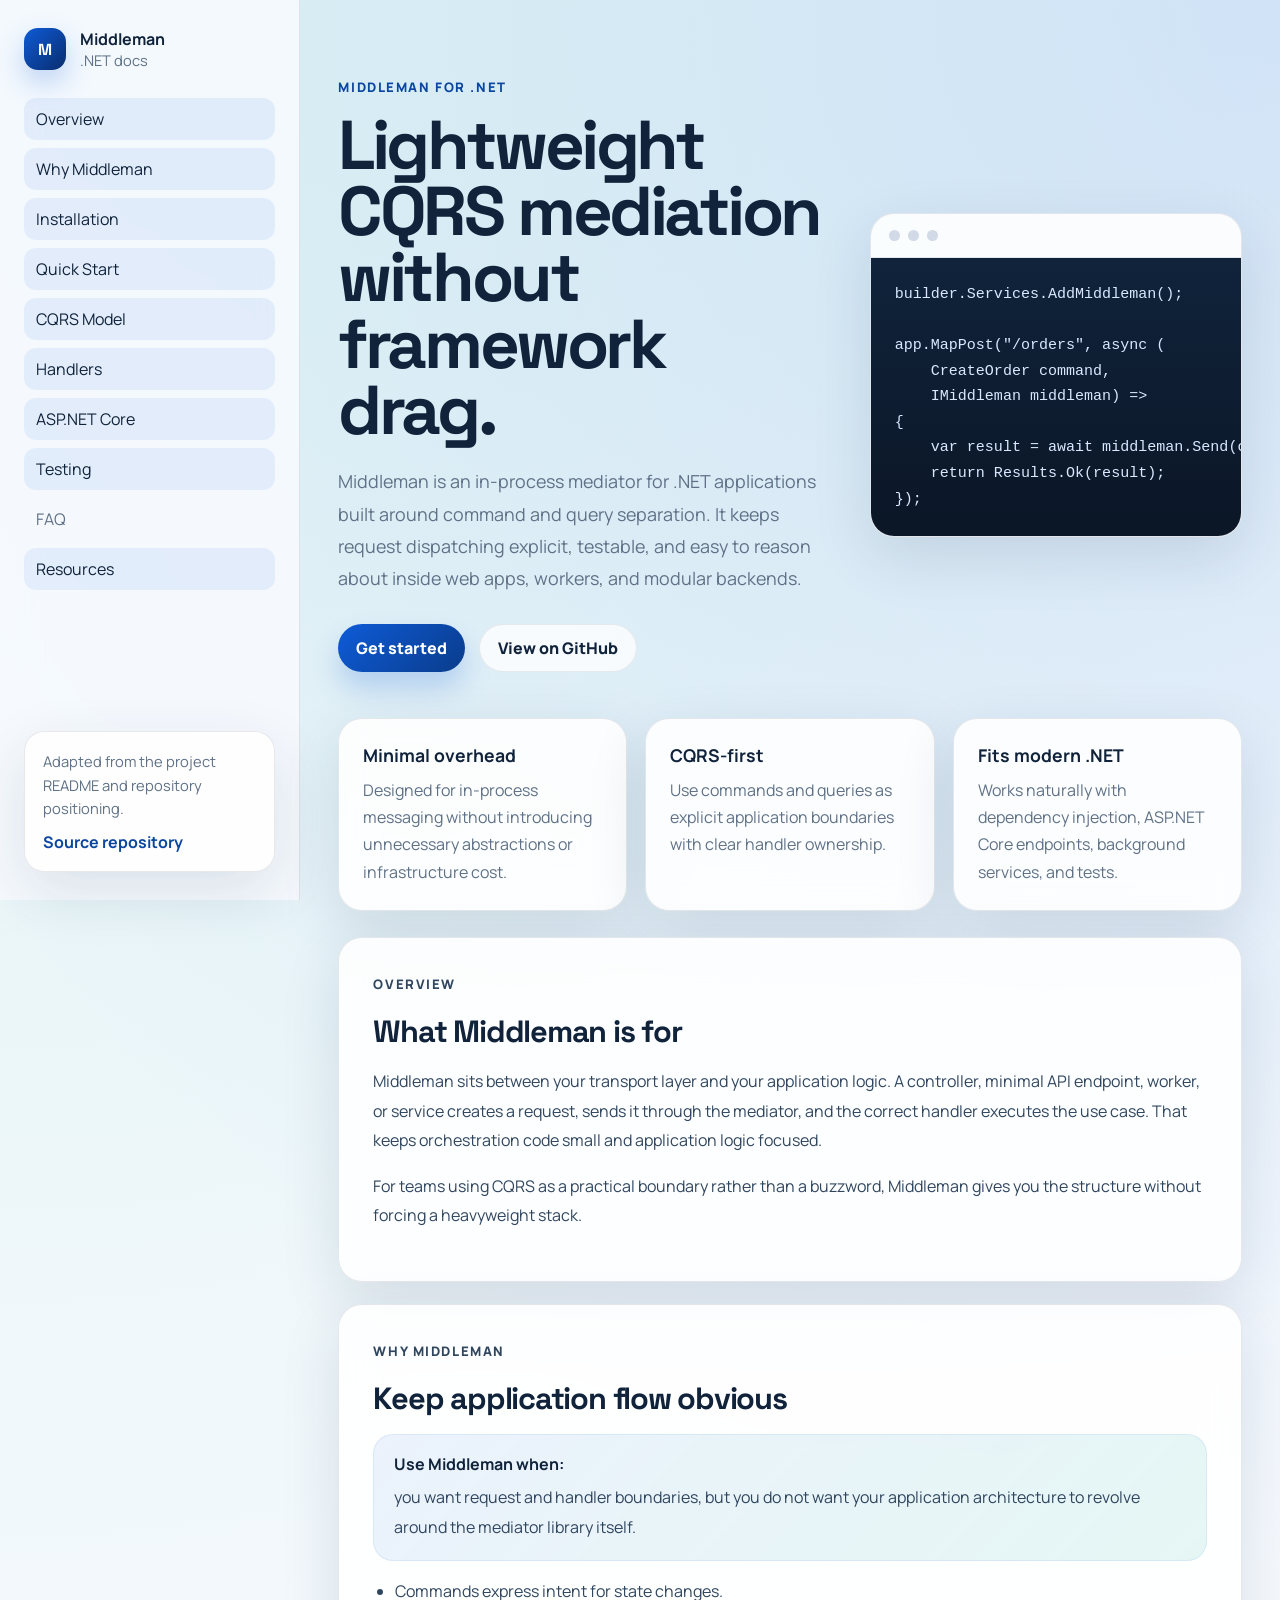
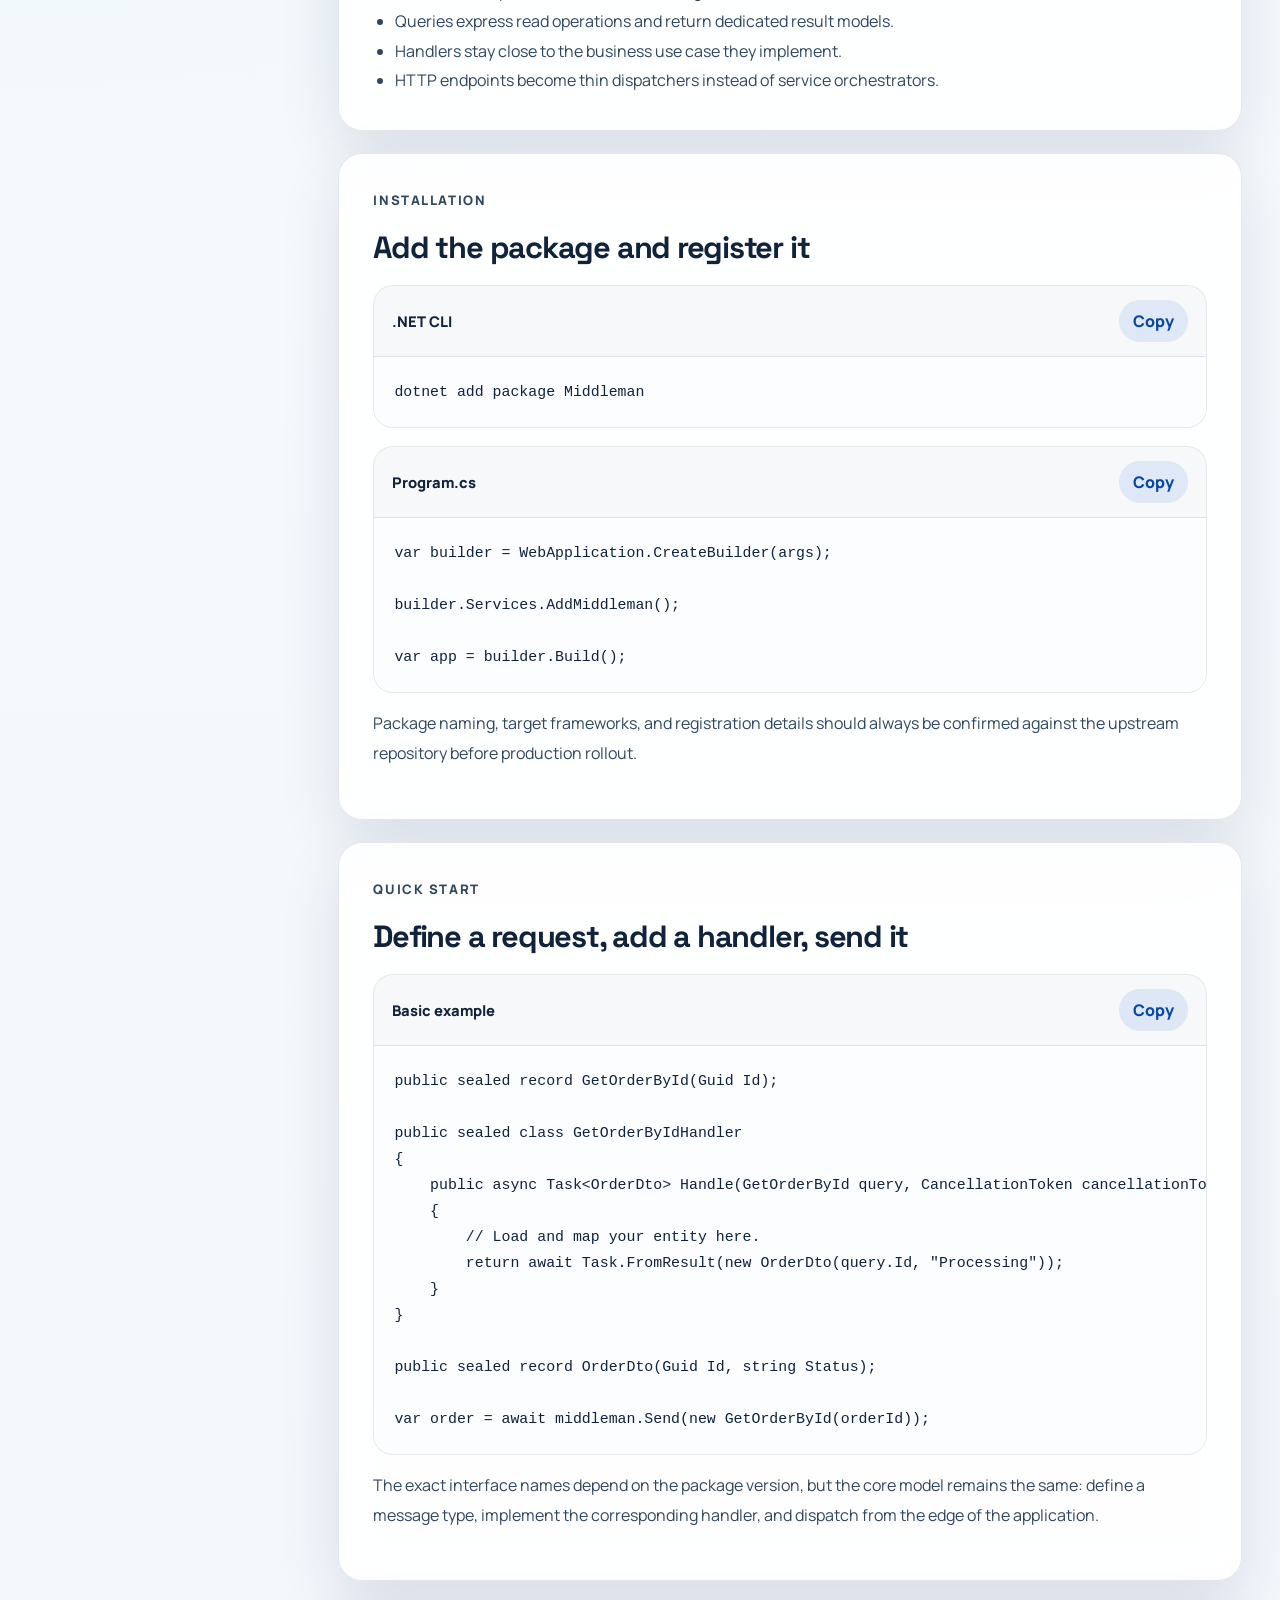
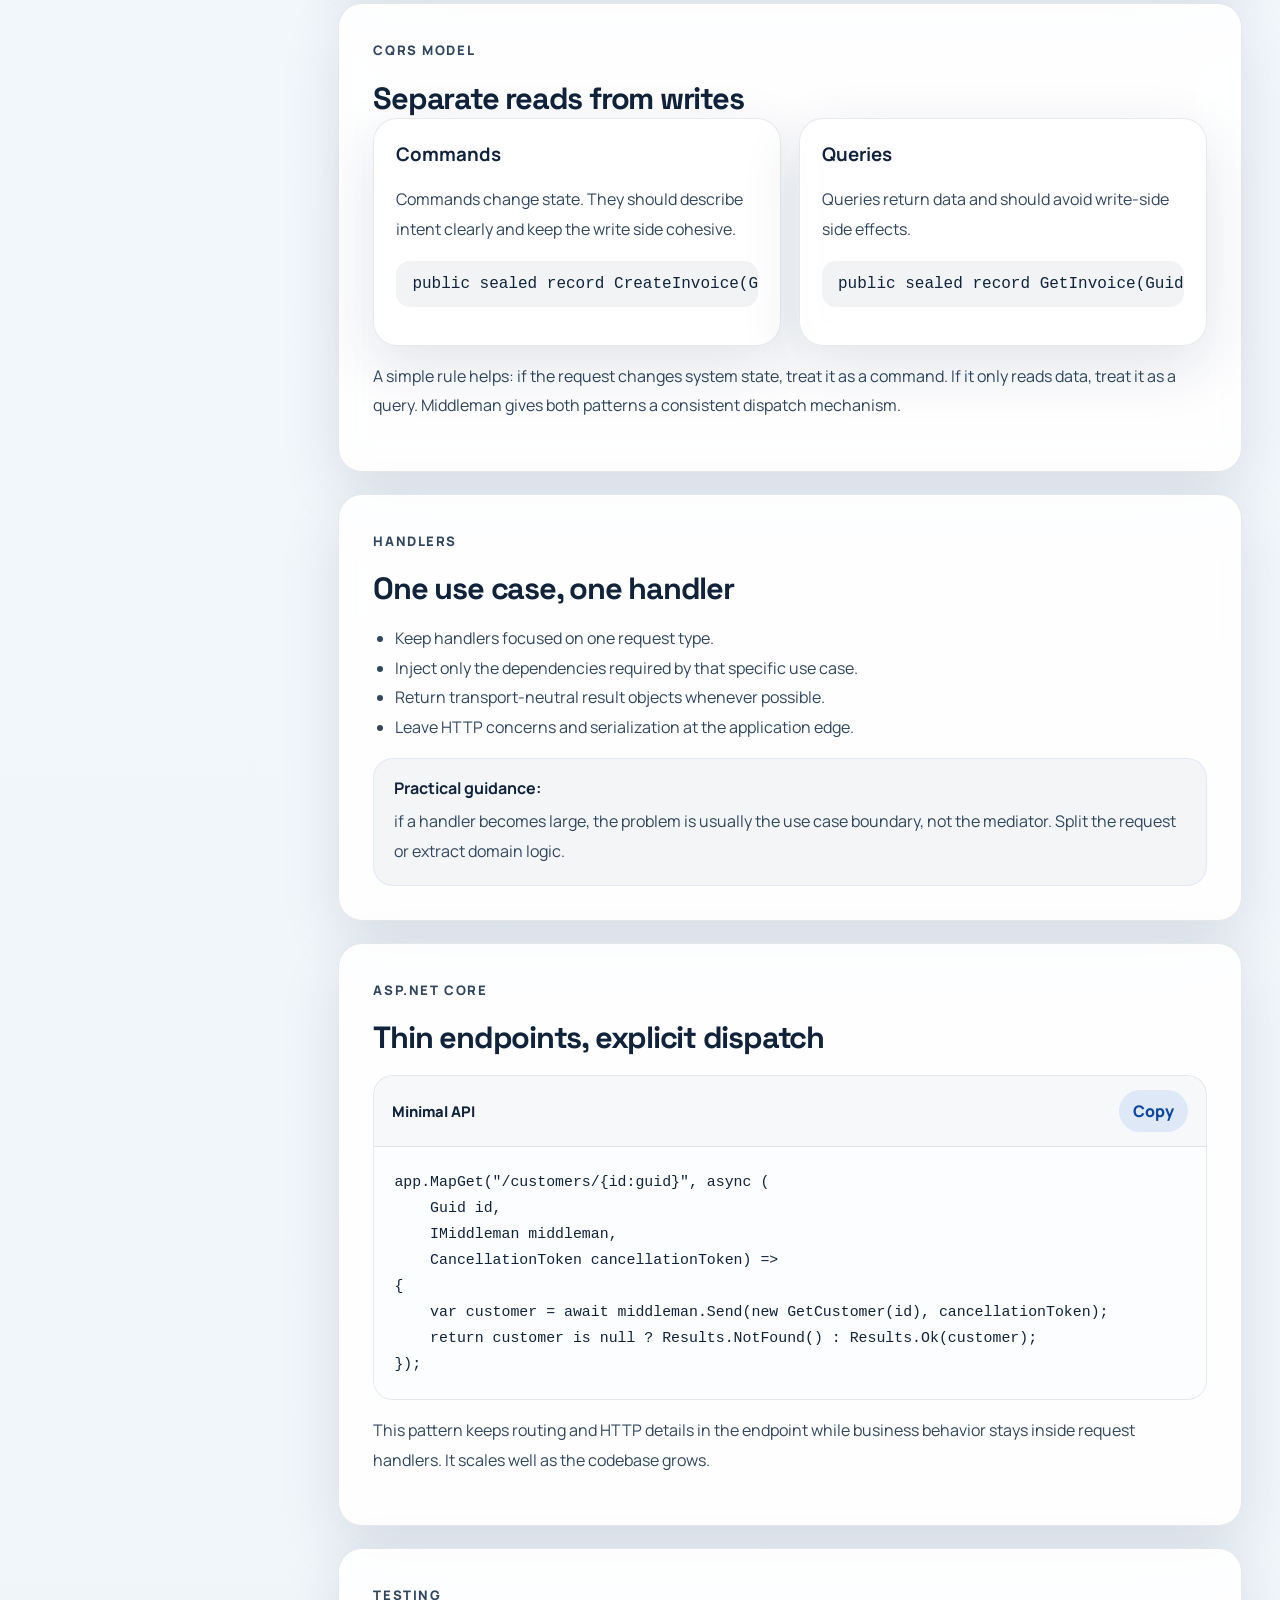
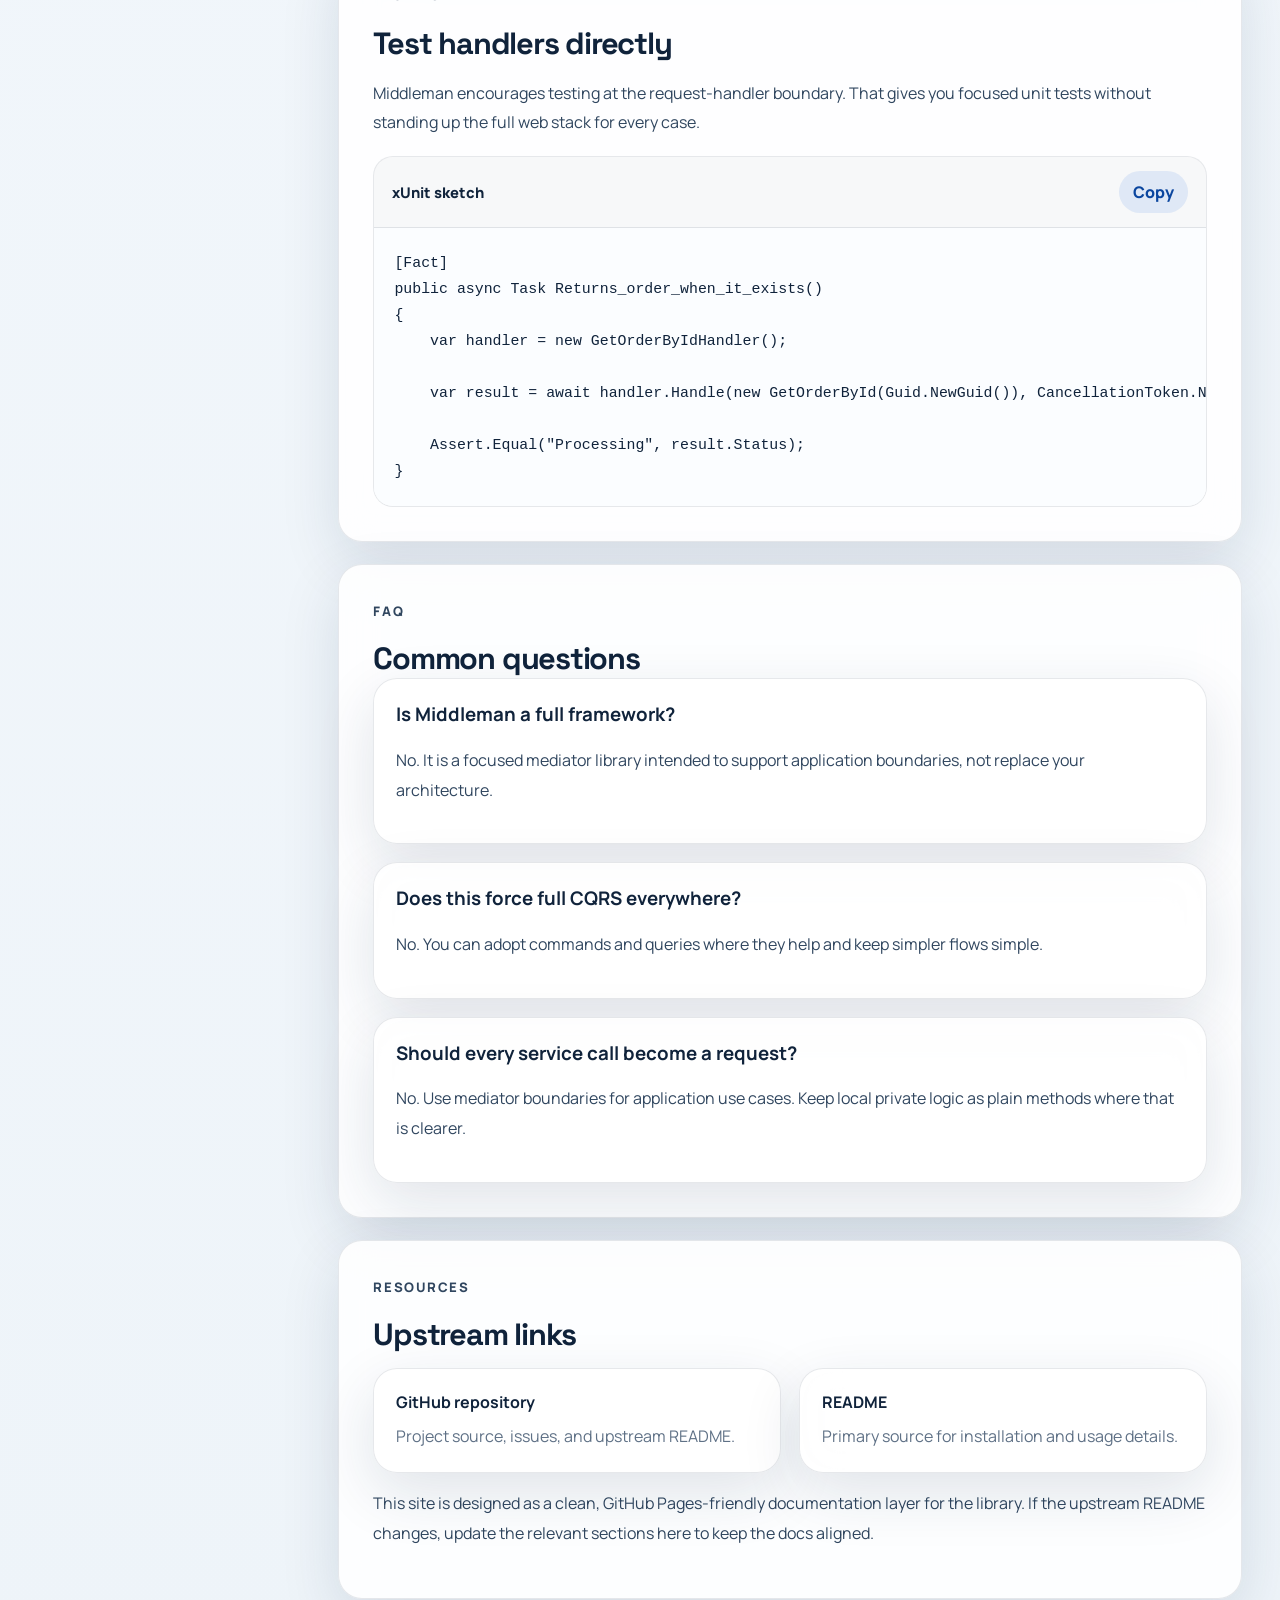
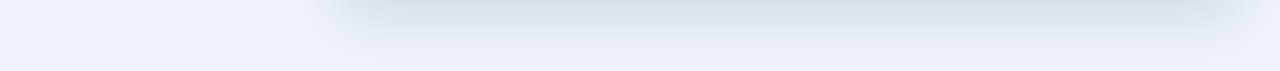
==== index.html @ ae5d3028 "docs: add initial static documentation site for Middleman" ====
<!DOCTYPE html>
<html lang="en">
  <head>
    <meta charset="UTF-8" />
    <meta name="viewport" content="width=device-width, initial-scale=1.0" />
    <title>Middleman for .NET</title>
    <meta
      name="description"
      content="Professional documentation for Middleman, a lightweight, in-process CQRS mediator for .NET."
    />
    <meta property="og:title" content="Middleman for .NET" />
    <meta
      property="og:description"
      content="A clean documentation site for Middleman, the lightweight in-process CQRS mediator for .NET."
    />
    <meta property="og:type" content="website" />
    <meta name="theme-color" content="#10233b" />
    <link rel="preconnect" href="https://fonts.googleapis.com" />
    <link rel="preconnect" href="https://fonts.gstatic.com" crossorigin />
    <link
      href="https://fonts.googleapis.com/css2?family=Manrope:wght@400;500;600;700;800&family=Space+Grotesk:wght@500;700&display=swap"
      rel="stylesheet"
    />
    <link rel="stylesheet" href="styles.css" />
    <script defer src="script.js"></script>
  </head>
  <body>
    <div class="site-shell">
      <aside class="sidebar" id="sidebar">
        <a class="brand" href="#top" aria-label="Middleman home">
          <span class="brand-mark">M</span>
          <span class="brand-copy">
            <strong>Middleman</strong>
            <span>.NET docs</span>
          </span>
        </a>

        <nav class="sidebar-nav" aria-label="Documentation">
          <a href="#overview">Overview</a>
          <a href="#why-middleman">Why Middleman</a>
          <a href="#installation">Installation</a>
          <a href="#quick-start">Quick Start</a>
          <a href="#cqrs-model">CQRS Model</a>
          <a href="#handlers">Handlers</a>
          <a href="#aspnet">ASP.NET Core</a>
          <a href="#testing">Testing</a>
          <a href="#faq">FAQ</a>
          <a href="#resources">Resources</a>
        </nav>

        <div class="sidebar-footer">
          <p>Adapted from the project README and repository positioning.</p>
          <a href="https://github.com/jajao1/Middleman">Source repository</a>
        </div>
      </aside>

      <main class="content" id="top">
        <header class="hero">
          <div class="hero-copy">
            <p class="eyebrow">Middleman for .NET</p>
            <h1>Lightweight CQRS mediation without framework drag.</h1>
            <p class="lede">
              Middleman is an in-process mediator for .NET applications built around
              command and query separation. It keeps request dispatching explicit,
              testable, and easy to reason about inside web apps, workers, and modular
              backends.
            </p>
            <div class="hero-actions">
              <a class="button button-primary" href="#quick-start">Get started</a>
              <a class="button button-secondary" href="https://github.com/jajao1/Middleman"
                >View on GitHub</a
              >
            </div>
          </div>
          <div class="hero-card">
            <div class="code-window">
              <div class="code-window-bar">
                <span></span><span></span><span></span>
              </div>
              <pre><code>builder.Services.AddMiddleman();

app.MapPost("/orders", async (
    CreateOrder command,
    IMiddleman middleman) =>
{
    var result = await middleman.Send(command);
    return Results.Ok(result);
});</code></pre>
            </div>
          </div>
        </header>

        <section class="feature-grid" aria-label="Highlights">
          <article>
            <h2>Minimal overhead</h2>
            <p>Designed for in-process messaging without introducing unnecessary abstractions or infrastructure cost.</p>
          </article>
          <article>
            <h2>CQRS-first</h2>
            <p>Use commands and queries as explicit application boundaries with clear handler ownership.</p>
          </article>
          <article>
            <h2>Fits modern .NET</h2>
            <p>Works naturally with dependency injection, ASP.NET Core endpoints, background services, and tests.</p>
          </article>
        </section>

        <section id="overview" class="doc-section">
          <div class="section-heading">
            <p class="eyebrow">Overview</p>
            <h2>What Middleman is for</h2>
          </div>
          <p>
            Middleman sits between your transport layer and your application logic. A
            controller, minimal API endpoint, worker, or service creates a request,
            sends it through the mediator, and the correct handler executes the use
            case. That keeps orchestration code small and application logic focused.
          </p>
          <p>
            For teams using CQRS as a practical boundary rather than a buzzword,
            Middleman gives you the structure without forcing a heavyweight stack.
          </p>
        </section>

        <section id="why-middleman" class="doc-section">
          <div class="section-heading">
            <p class="eyebrow">Why Middleman</p>
            <h2>Keep application flow obvious</h2>
          </div>
          <div class="callout">
            <strong>Use Middleman when:</strong>
            <p>
              you want request and handler boundaries, but you do not want your
              application architecture to revolve around the mediator library itself.
            </p>
          </div>
          <ul class="doc-list">
            <li>Commands express intent for state changes.</li>
            <li>Queries express read operations and return dedicated result models.</li>
            <li>Handlers stay close to the business use case they implement.</li>
            <li>HTTP endpoints become thin dispatchers instead of service orchestrators.</li>
          </ul>
        </section>

        <section id="installation" class="doc-section">
          <div class="section-heading">
            <p class="eyebrow">Installation</p>
            <h2>Add the package and register it</h2>
          </div>
          <div class="code-block">
            <div class="code-block-header">
              <span>.NET CLI</span>
              <button class="copy-button" data-copy-target="install-snippet">Copy</button>
            </div>
            <pre id="install-snippet"><code>dotnet add package Middleman</code></pre>
          </div>
          <div class="code-block">
            <div class="code-block-header">
              <span>Program.cs</span>
              <button class="copy-button" data-copy-target="register-snippet">Copy</button>
            </div>
            <pre id="register-snippet"><code>var builder = WebApplication.CreateBuilder(args);

builder.Services.AddMiddleman();

var app = builder.Build();</code></pre>
          </div>
          <p class="muted">
            Package naming, target frameworks, and registration details should always be
            confirmed against the upstream repository before production rollout.
          </p>
        </section>

        <section id="quick-start" class="doc-section">
          <div class="section-heading">
            <p class="eyebrow">Quick Start</p>
            <h2>Define a request, add a handler, send it</h2>
          </div>
          <div class="code-block">
            <div class="code-block-header">
              <span>Basic example</span>
              <button class="copy-button" data-copy-target="quickstart-snippet">Copy</button>
            </div>
            <pre id="quickstart-snippet"><code>public sealed record GetOrderById(Guid Id);

public sealed class GetOrderByIdHandler
{
    public async Task&lt;OrderDto&gt; Handle(GetOrderById query, CancellationToken cancellationToken)
    {
        // Load and map your entity here.
        return await Task.FromResult(new OrderDto(query.Id, "Processing"));
    }
}

public sealed record OrderDto(Guid Id, string Status);

var order = await middleman.Send(new GetOrderById(orderId));</code></pre>
          </div>
          <p>
            The exact interface names depend on the package version, but the core model
            remains the same: define a message type, implement the corresponding
            handler, and dispatch from the edge of the application.
          </p>
        </section>

        <section id="cqrs-model" class="doc-section">
          <div class="section-heading">
            <p class="eyebrow">CQRS Model</p>
            <h2>Separate reads from writes</h2>
          </div>
          <div class="two-column">
            <article class="panel">
              <h3>Commands</h3>
              <p>
                Commands change state. They should describe intent clearly and keep the
                write side cohesive.
              </p>
              <pre><code>public sealed record CreateInvoice(Guid CustomerId, decimal Amount);</code></pre>
            </article>
            <article class="panel">
              <h3>Queries</h3>
              <p>
                Queries return data and should avoid write-side side effects.
              </p>
              <pre><code>public sealed record GetInvoice(Guid InvoiceId);</code></pre>
            </article>
          </div>
          <p>
            A simple rule helps: if the request changes system state, treat it as a
            command. If it only reads data, treat it as a query. Middleman gives both
            patterns a consistent dispatch mechanism.
          </p>
        </section>

        <section id="handlers" class="doc-section">
          <div class="section-heading">
            <p class="eyebrow">Handlers</p>
            <h2>One use case, one handler</h2>
          </div>
          <ul class="doc-list">
            <li>Keep handlers focused on one request type.</li>
            <li>Inject only the dependencies required by that specific use case.</li>
            <li>Return transport-neutral result objects whenever possible.</li>
            <li>Leave HTTP concerns and serialization at the application edge.</li>
          </ul>
          <div class="callout subtle">
            <strong>Practical guidance:</strong>
            <p>
              if a handler becomes large, the problem is usually the use case boundary,
              not the mediator. Split the request or extract domain logic.
            </p>
          </div>
        </section>

        <section id="aspnet" class="doc-section">
          <div class="section-heading">
            <p class="eyebrow">ASP.NET Core</p>
            <h2>Thin endpoints, explicit dispatch</h2>
          </div>
          <div class="code-block">
            <div class="code-block-header">
              <span>Minimal API</span>
              <button class="copy-button" data-copy-target="aspnet-snippet">Copy</button>
            </div>
            <pre id="aspnet-snippet"><code>app.MapGet("/customers/{id:guid}", async (
    Guid id,
    IMiddleman middleman,
    CancellationToken cancellationToken) =>
{
    var customer = await middleman.Send(new GetCustomer(id), cancellationToken);
    return customer is null ? Results.NotFound() : Results.Ok(customer);
});</code></pre>
          </div>
          <p>
            This pattern keeps routing and HTTP details in the endpoint while business
            behavior stays inside request handlers. It scales well as the codebase grows.
          </p>
        </section>

        <section id="testing" class="doc-section">
          <div class="section-heading">
            <p class="eyebrow">Testing</p>
            <h2>Test handlers directly</h2>
          </div>
          <p>
            Middleman encourages testing at the request-handler boundary. That gives you
            focused unit tests without standing up the full web stack for every case.
          </p>
          <div class="code-block">
            <div class="code-block-header">
              <span>xUnit sketch</span>
              <button class="copy-button" data-copy-target="test-snippet">Copy</button>
            </div>
            <pre id="test-snippet"><code>[Fact]
public async Task Returns_order_when_it_exists()
{
    var handler = new GetOrderByIdHandler();

    var result = await handler.Handle(new GetOrderById(Guid.NewGuid()), CancellationToken.None);

    Assert.Equal("Processing", result.Status);
}</code></pre>
          </div>
        </section>

        <section id="faq" class="doc-section">
          <div class="section-heading">
            <p class="eyebrow">FAQ</p>
            <h2>Common questions</h2>
          </div>
          <div class="faq">
            <article>
              <h3>Is Middleman a full framework?</h3>
              <p>No. It is a focused mediator library intended to support application boundaries, not replace your architecture.</p>
            </article>
            <article>
              <h3>Does this force full CQRS everywhere?</h3>
              <p>No. You can adopt commands and queries where they help and keep simpler flows simple.</p>
            </article>
            <article>
              <h3>Should every service call become a request?</h3>
              <p>No. Use mediator boundaries for application use cases. Keep local private logic as plain methods where that is clearer.</p>
            </article>
          </div>
        </section>

        <section id="resources" class="doc-section">
          <div class="section-heading">
            <p class="eyebrow">Resources</p>
            <h2>Upstream links</h2>
          </div>
          <div class="resource-cards">
            <a class="resource-card" href="https://github.com/jajao1/Middleman">
              <strong>GitHub repository</strong>
              <span>Project source, issues, and upstream README.</span>
            </a>
            <a class="resource-card" href="https://github.com/jajao1/Middleman/blob/main/README.md">
              <strong>README</strong>
              <span>Primary source for installation and usage details.</span>
            </a>
          </div>
          <p class="muted">
            This site is designed as a clean, GitHub Pages-friendly documentation layer
            for the library. If the upstream README changes, update the relevant
            sections here to keep the docs aligned.
          </p>
        </section>
      </main>
    </div>

    <button class="menu-toggle" id="menu-toggle" aria-expanded="false" aria-controls="sidebar">
      Menu
    </button>
  </body>
</html>
---- styles.css ----
:root {
  --bg: #f4f7fb;
  --panel: rgba(255, 255, 255, 0.88);
  --panel-strong: #ffffff;
  --ink: #10233b;
  --muted: #5f7186;
  --line: rgba(16, 35, 59, 0.1);
  --brand: #0e5bd8;
  --brand-strong: #0b469f;
  --accent: #4fc3b3;
  --shadow: 0 20px 60px rgba(18, 42, 70, 0.12);
  --radius: 24px;
}

* {
  box-sizing: border-box;
}

html {
  scroll-behavior: smooth;
}

body {
  margin: 0;
  min-height: 100vh;
  font-family: "Manrope", sans-serif;
  color: var(--ink);
  background:
    radial-gradient(circle at top left, rgba(79, 195, 179, 0.15), transparent 28%),
    radial-gradient(circle at top right, rgba(14, 91, 216, 0.14), transparent 24%),
    linear-gradient(180deg, #f8fbff 0%, #eef4f9 100%);
}

body.menu-open {
  overflow: hidden;
}

a {
  color: inherit;
}

pre,
code {
  font-family: "SFMono-Regular", Consolas, "Liberation Mono", Menlo, monospace;
}

.site-shell {
  display: grid;
  grid-template-columns: 300px minmax(0, 1fr);
}

.sidebar {
  position: sticky;
  top: 0;
  height: 100vh;
  padding: 28px 24px;
  display: flex;
  flex-direction: column;
  gap: 28px;
  border-right: 1px solid var(--line);
  background: rgba(248, 251, 255, 0.86);
  backdrop-filter: blur(18px);
}

.brand {
  display: inline-flex;
  align-items: center;
  gap: 14px;
  text-decoration: none;
}

.brand-mark {
  width: 42px;
  height: 42px;
  border-radius: 14px;
  display: grid;
  place-items: center;
  font-family: "Space Grotesk", sans-serif;
  font-weight: 700;
  color: white;
  background: linear-gradient(135deg, var(--brand) 0%, #092d6d 100%);
  box-shadow: 0 12px 28px rgba(14, 91, 216, 0.25);
}

.brand-copy {
  display: flex;
  flex-direction: column;
}

.brand-copy strong {
  font-size: 1rem;
}

.brand-copy span {
  color: var(--muted);
  font-size: 0.92rem;
}

.sidebar-nav {
  display: grid;
  gap: 8px;
}

.sidebar-nav a {
  padding: 10px 12px;
  border-radius: 12px;
  text-decoration: none;
  color: var(--muted);
  transition: 160ms ease;
}

.sidebar-nav a:hover,
.sidebar-nav a.active {
  color: var(--ink);
  background: rgba(14, 91, 216, 0.08);
}

.sidebar-footer {
  margin-top: auto;
  padding: 18px;
  border-radius: 20px;
  background: var(--panel);
  border: 1px solid var(--line);
  box-shadow: var(--shadow);
}

.sidebar-footer p {
  margin: 0 0 10px;
  color: var(--muted);
  font-size: 0.92rem;
  line-height: 1.6;
}

.sidebar-footer a {
  color: var(--brand-strong);
  text-decoration: none;
  font-weight: 700;
}

.content {
  padding: 42px clamp(20px, 3vw, 48px) 72px;
}

.hero {
  display: grid;
  grid-template-columns: minmax(0, 1.15fr) minmax(320px, 0.85fr);
  gap: 28px;
  align-items: stretch;
  min-height: 74vh;
}

.hero-copy,
.hero-card,
.doc-section,
.feature-grid article {
  animation: rise 500ms ease both;
}

.hero-copy {
  padding: 24px 8px 24px 0;
  align-self: center;
}

.eyebrow {
  margin: 0 0 16px;
  color: var(--brand-strong);
  font-size: 0.82rem;
  font-weight: 800;
  letter-spacing: 0.12em;
  text-transform: uppercase;
}

.hero h1 {
  margin: 0;
  font-family: "Space Grotesk", sans-serif;
  font-size: clamp(2.8rem, 5.4vw, 5.2rem);
  line-height: 0.96;
  letter-spacing: -0.05em;
}

.lede {
  max-width: 60ch;
  margin: 22px 0 0;
  font-size: 1.12rem;
  line-height: 1.8;
  color: var(--muted);
}

.hero-actions {
  display: flex;
  flex-wrap: wrap;
  gap: 14px;
  margin-top: 30px;
}

.button {
  display: inline-flex;
  align-items: center;
  justify-content: center;
  min-height: 48px;
  padding: 0 18px;
  border-radius: 999px;
  text-decoration: none;
  font-weight: 800;
}

.button-primary {
  color: white;
  background: linear-gradient(135deg, var(--brand) 0%, #0a3c8b 100%);
  box-shadow: 0 16px 28px rgba(14, 91, 216, 0.22);
}

.button-secondary {
  color: var(--ink);
  background: rgba(255, 255, 255, 0.74);
  border: 1px solid rgba(16, 35, 59, 0.08);
}

.hero-card {
  display: flex;
  align-items: center;
}

.code-window,
.doc-section,
.feature-grid article,
.panel,
.resource-card,
.faq article {
  border: 1px solid var(--line);
  border-radius: var(--radius);
  background: var(--panel);
  backdrop-filter: blur(18px);
  box-shadow: var(--shadow);
}

.code-window {
  width: 100%;
  overflow: hidden;
}

.code-window-bar {
  display: flex;
  gap: 8px;
  padding: 16px 18px;
  border-bottom: 1px solid var(--line);
}

.code-window-bar span {
  width: 11px;
  height: 11px;
  border-radius: 50%;
  background: #d1dae6;
}

.code-window pre {
  margin: 0;
  padding: 24px;
  overflow-x: auto;
  font-size: 0.94rem;
  line-height: 1.7;
  color: #d9e8ff;
  background: linear-gradient(180deg, #10233b 0%, #0b1626 100%);
}

.feature-grid {
  display: grid;
  grid-template-columns: repeat(3, minmax(0, 1fr));
  gap: 18px;
  margin: 10px 0 26px;
}

.feature-grid article {
  padding: 24px;
}

.feature-grid h2 {
  margin: 0 0 10px;
  font-size: 1.1rem;
}

.feature-grid p {
  margin: 0;
  color: var(--muted);
  line-height: 1.7;
}

.doc-section {
  padding: 34px;
  margin-top: 22px;
}

.section-heading h2 {
  margin: 0;
  font-family: "Space Grotesk", sans-serif;
  font-size: clamp(1.8rem, 2.4vw, 2.4rem);
  letter-spacing: -0.04em;
}

.doc-section p,
.doc-list li {
  color: #30465f;
  line-height: 1.85;
}

.doc-list {
  margin: 16px 0 0;
  padding-left: 22px;
}

.callout {
  margin-top: 16px;
  padding: 18px 20px;
  border-radius: 20px;
  background: linear-gradient(135deg, rgba(14, 91, 216, 0.08), rgba(79, 195, 179, 0.14));
  border: 1px solid rgba(14, 91, 216, 0.08);
}

.callout p,
.callout strong {
  margin: 0;
}

.callout p {
  margin-top: 8px;
}

.callout.subtle {
  background: rgba(16, 35, 59, 0.04);
}

.code-block {
  margin-top: 18px;
  overflow: hidden;
  border-radius: 20px;
  border: 1px solid var(--line);
  background: var(--panel-strong);
}

.code-block-header {
  display: flex;
  align-items: center;
  justify-content: space-between;
  gap: 12px;
  padding: 14px 18px;
  border-bottom: 1px solid var(--line);
  background: rgba(16, 35, 59, 0.03);
}

.code-block-header span {
  font-weight: 800;
  font-size: 0.92rem;
}

.copy-button {
  border: 0;
  border-radius: 999px;
  padding: 10px 14px;
  font: inherit;
  font-weight: 800;
  color: var(--brand-strong);
  background: rgba(14, 91, 216, 0.1);
  cursor: pointer;
}

.code-block pre {
  margin: 0;
  padding: 22px 20px;
  overflow-x: auto;
  font-size: 0.93rem;
  line-height: 1.75;
  background: #fbfdff;
}

.muted {
  color: var(--muted);
}

.two-column,
.resource-cards,
.faq {
  display: grid;
  gap: 18px;
}

.two-column {
  grid-template-columns: repeat(2, minmax(0, 1fr));
}

.panel,
.faq article {
  padding: 22px;
}

.panel h3,
.faq h3 {
  margin-top: 0;
}

.panel pre {
  padding: 14px 16px;
  border-radius: 14px;
  background: rgba(16, 35, 59, 0.05);
  overflow-x: auto;
}

.resource-cards {
  grid-template-columns: repeat(2, minmax(0, 1fr));
  margin-top: 14px;
}

.resource-card {
  display: flex;
  flex-direction: column;
  gap: 10px;
  padding: 22px;
  text-decoration: none;
  transition: transform 180ms ease, border-color 180ms ease;
}

.resource-card:hover {
  transform: translateY(-2px);
  border-color: rgba(14, 91, 216, 0.22);
}

.resource-card span {
  color: var(--muted);
  line-height: 1.7;
}

.menu-toggle {
  position: fixed;
  right: 18px;
  bottom: 18px;
  z-index: 20;
  display: none;
  min-height: 48px;
  padding: 0 18px;
  border: 0;
  border-radius: 999px;
  font: inherit;
  font-weight: 800;
  color: white;
  background: linear-gradient(135deg, var(--brand) 0%, #0a3c8b 100%);
  box-shadow: 0 20px 44px rgba(14, 91, 216, 0.28);
}

@keyframes rise {
  from {
    opacity: 0;
    transform: translateY(12px);
  }
  to {
    opacity: 1;
    transform: translateY(0);
  }
}

@media (max-width: 1080px) {
  .site-shell {
    grid-template-columns: 1fr;
  }

  .sidebar {
    position: fixed;
    inset: 0 auto 0 0;
    width: min(320px, 86vw);
    z-index: 30;
    transform: translateX(-100%);
    transition: transform 180ms ease;
  }

  body.menu-open .sidebar {
    transform: translateX(0);
  }

  .content {
    padding-top: 24px;
  }

  .hero {
    grid-template-columns: 1fr;
    min-height: auto;
  }

  .feature-grid,
  .two-column,
  .resource-cards {
    grid-template-columns: 1fr;
  }

  .menu-toggle {
    display: inline-flex;
    align-items: center;
    justify-content: center;
  }
}

@media (max-width: 720px) {
  .content {
    padding: 18px 14px 90px;
  }

  .hero h1 {
    font-size: clamp(2.4rem, 12vw, 3.4rem);
  }

  .doc-section,
  .feature-grid article {
    padding: 22px;
  }

  .hero-actions {
    flex-direction: column;
  }

  .button {
    width: 100%;
  }
}
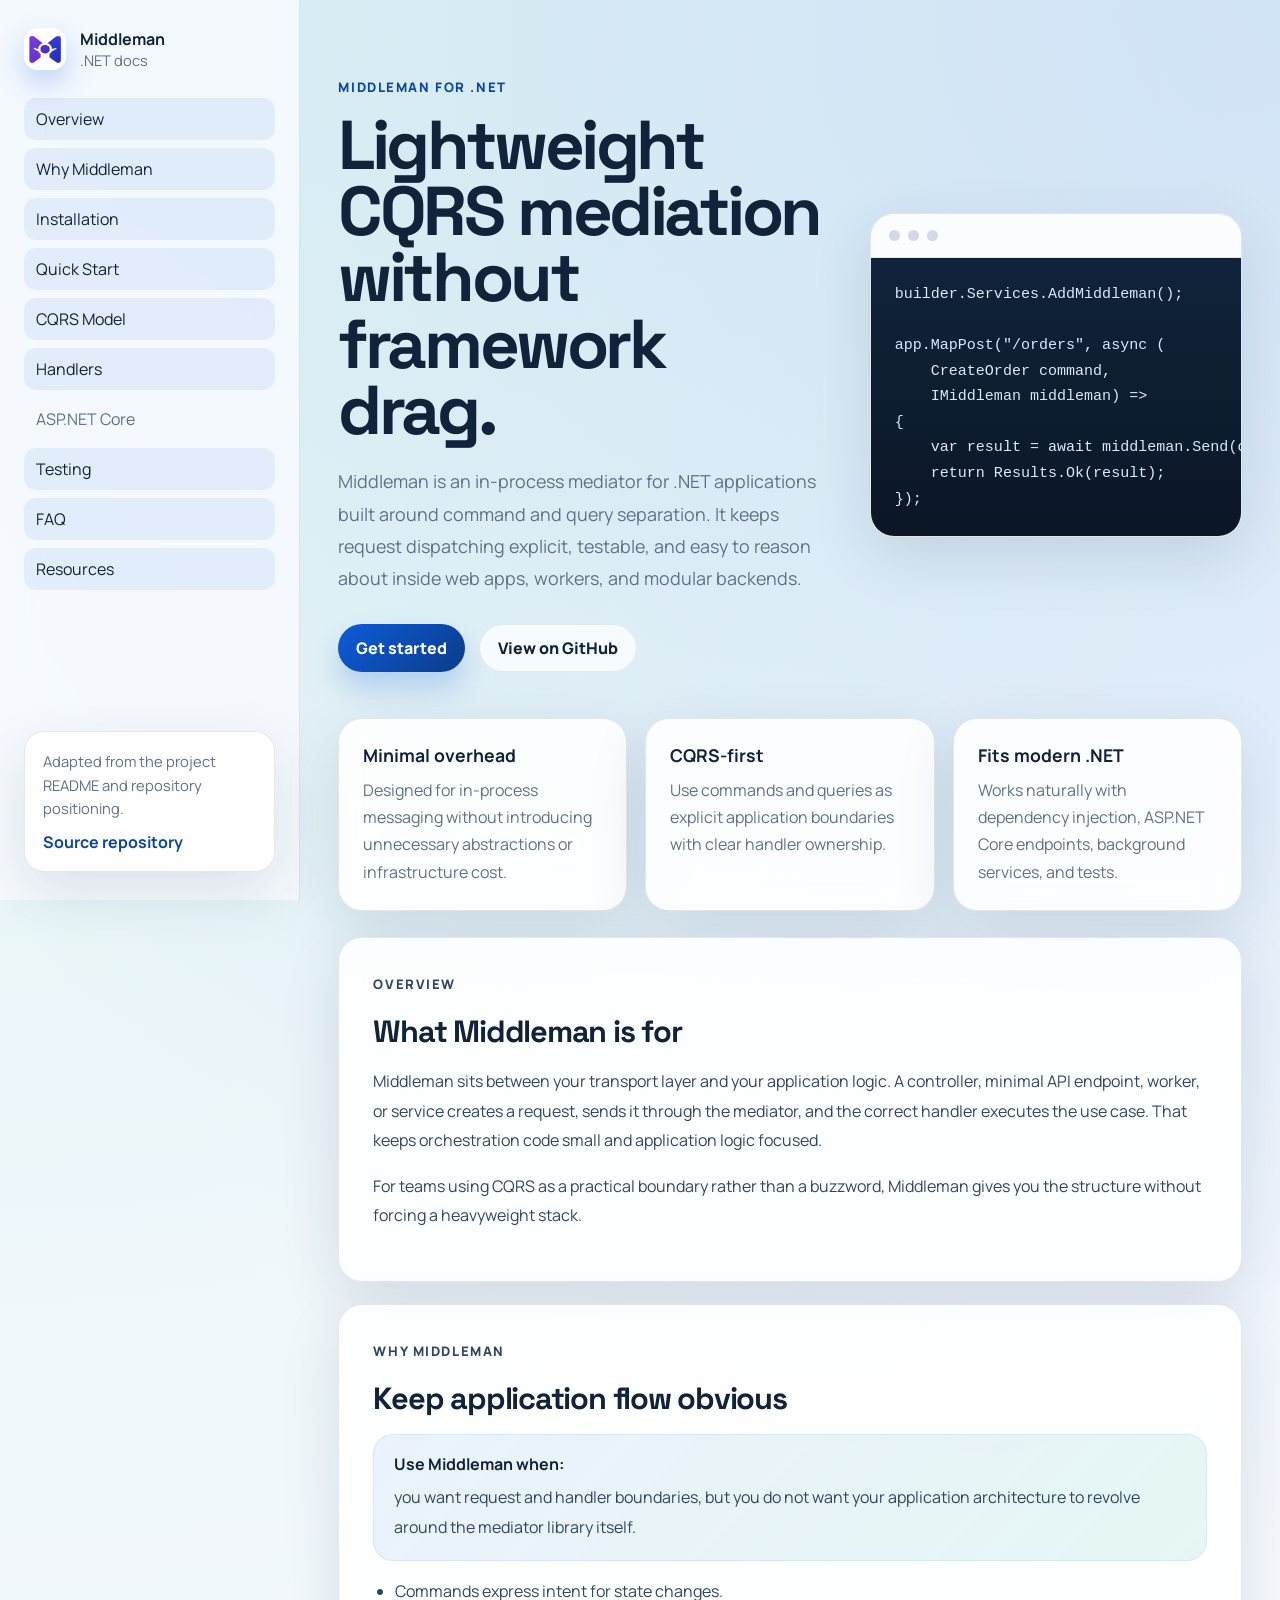
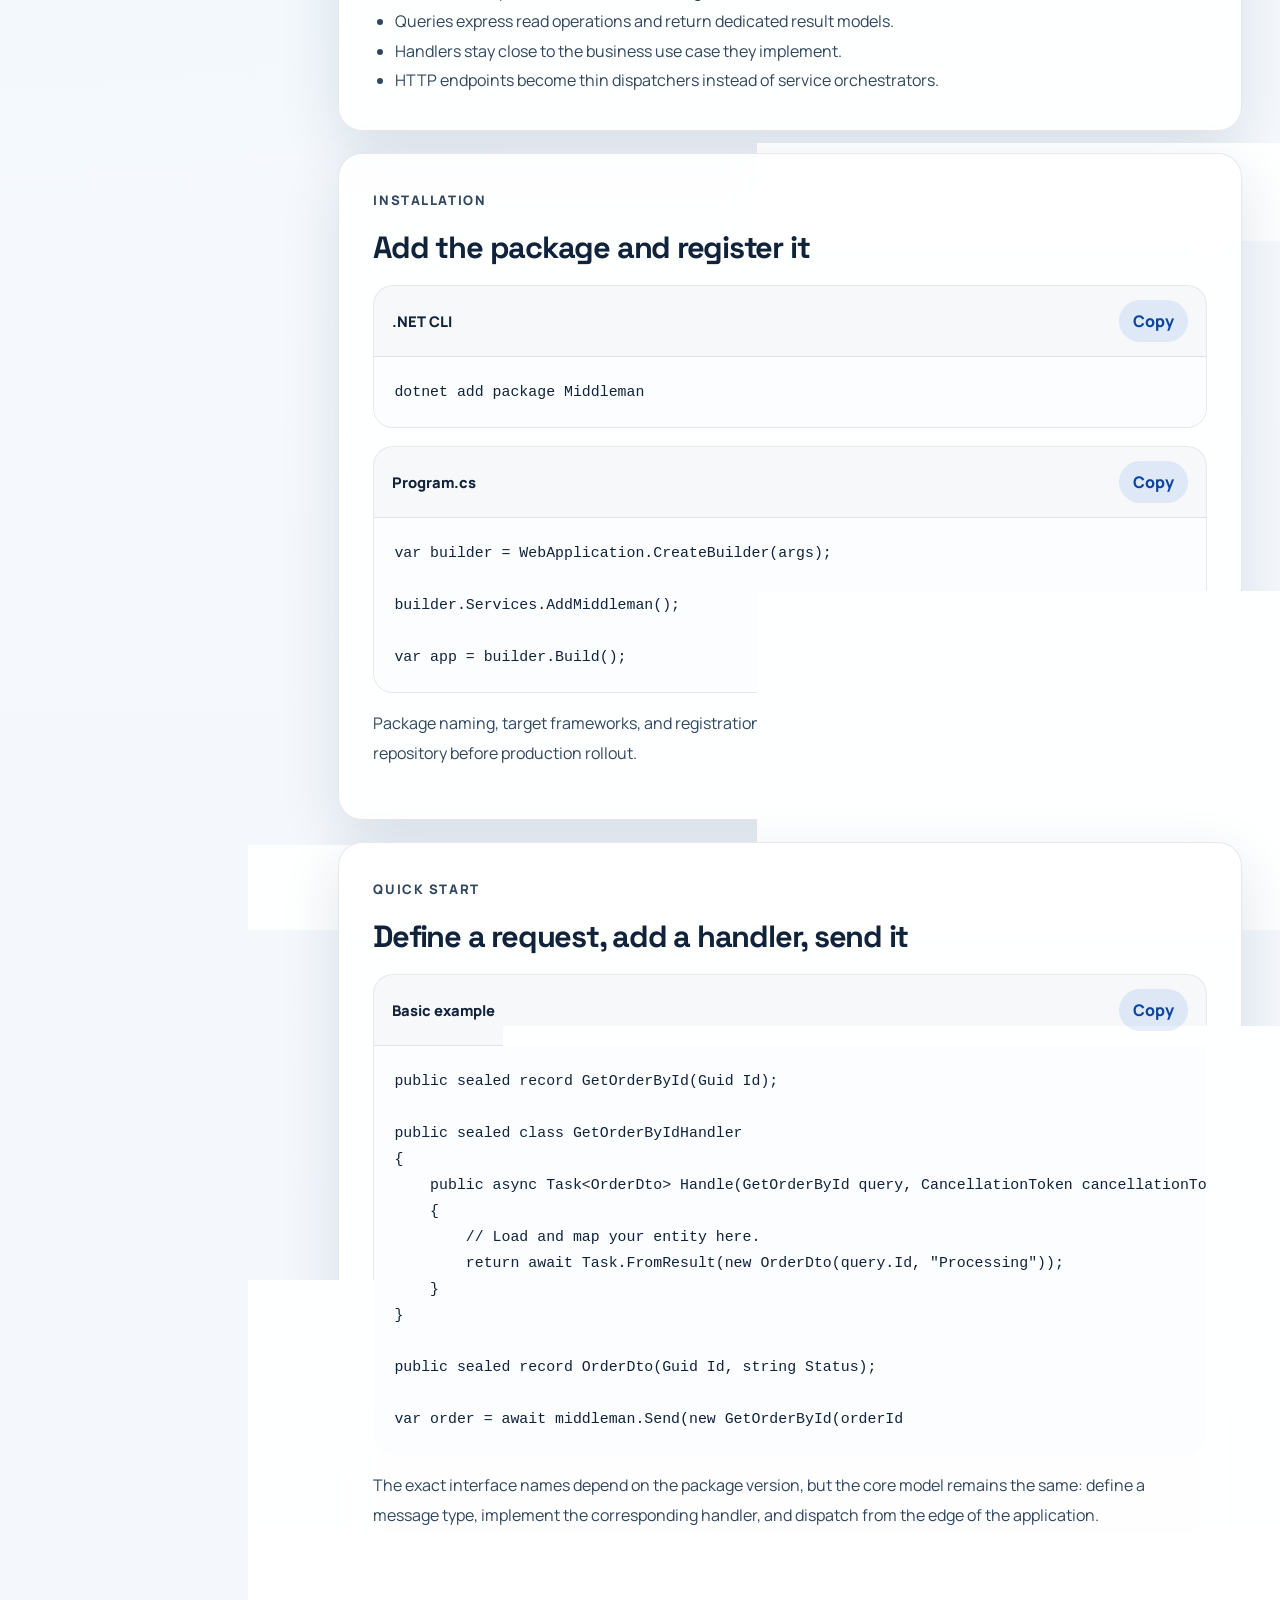
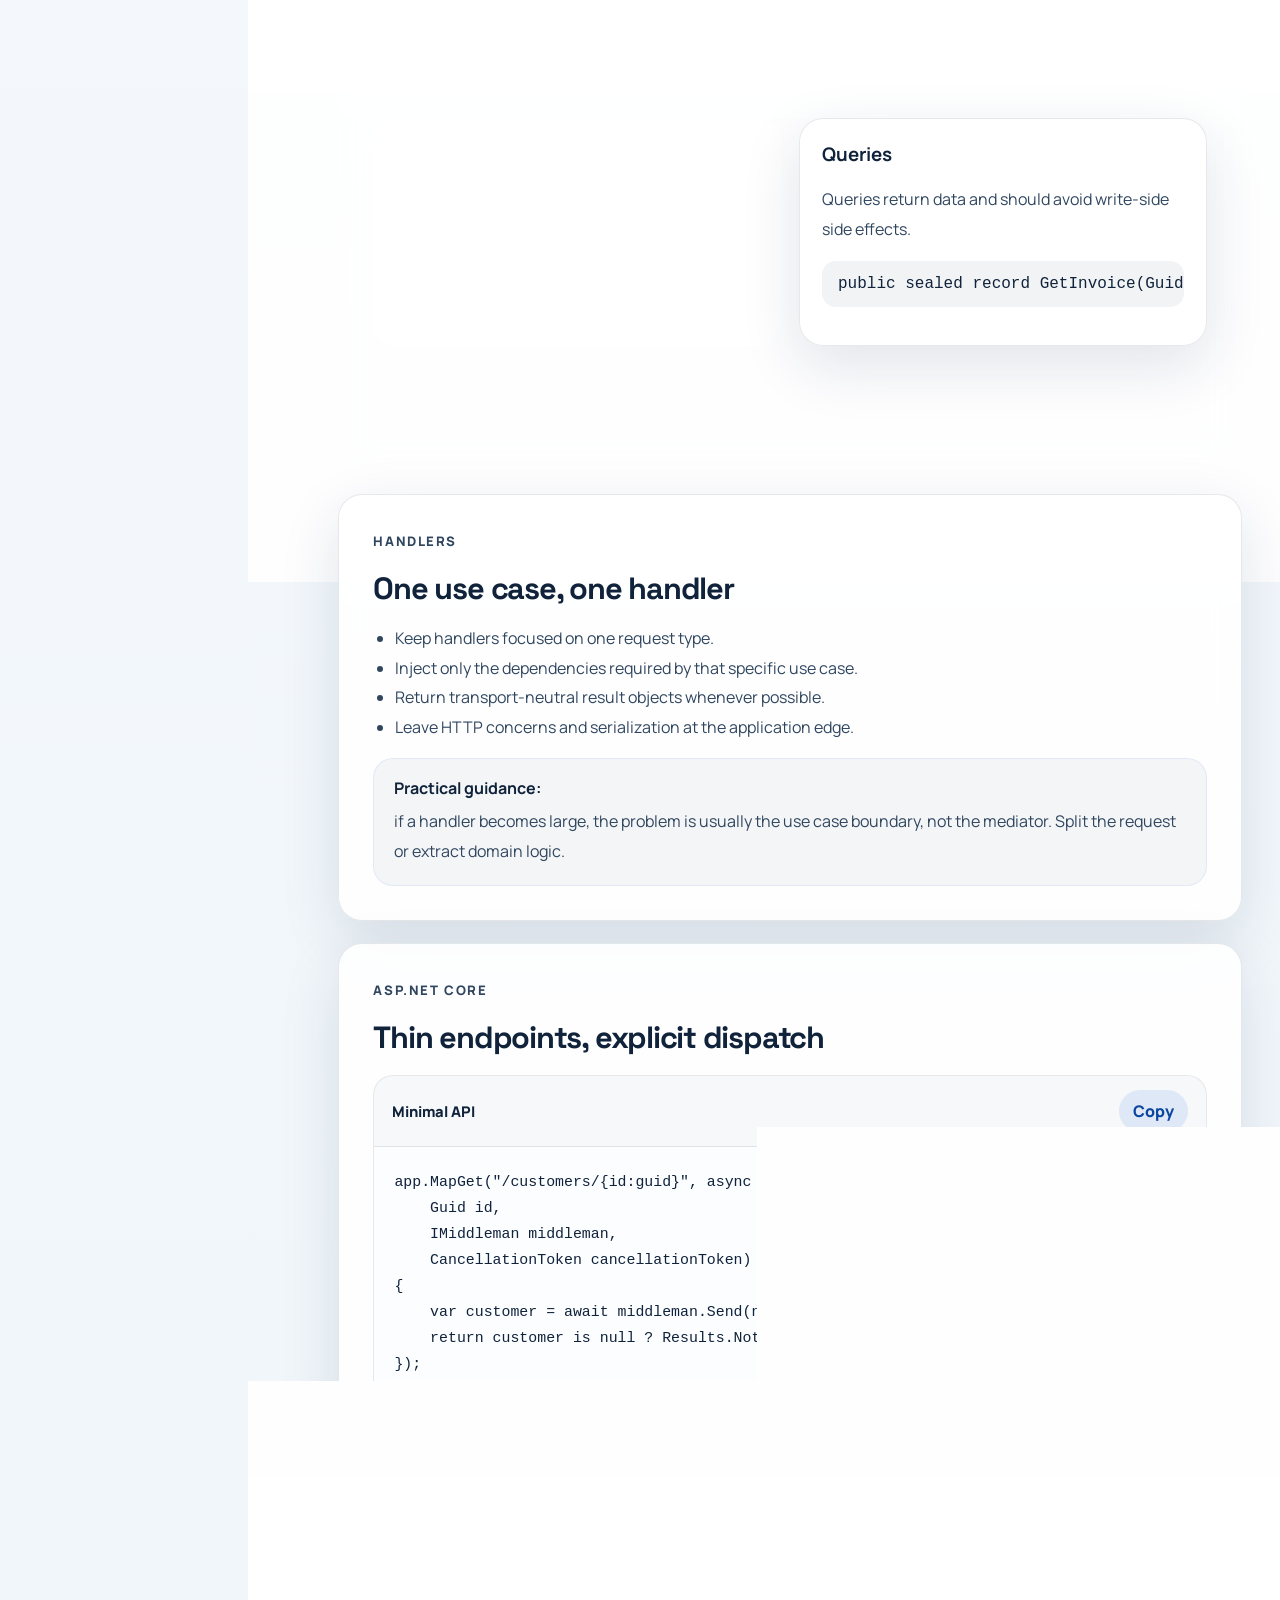
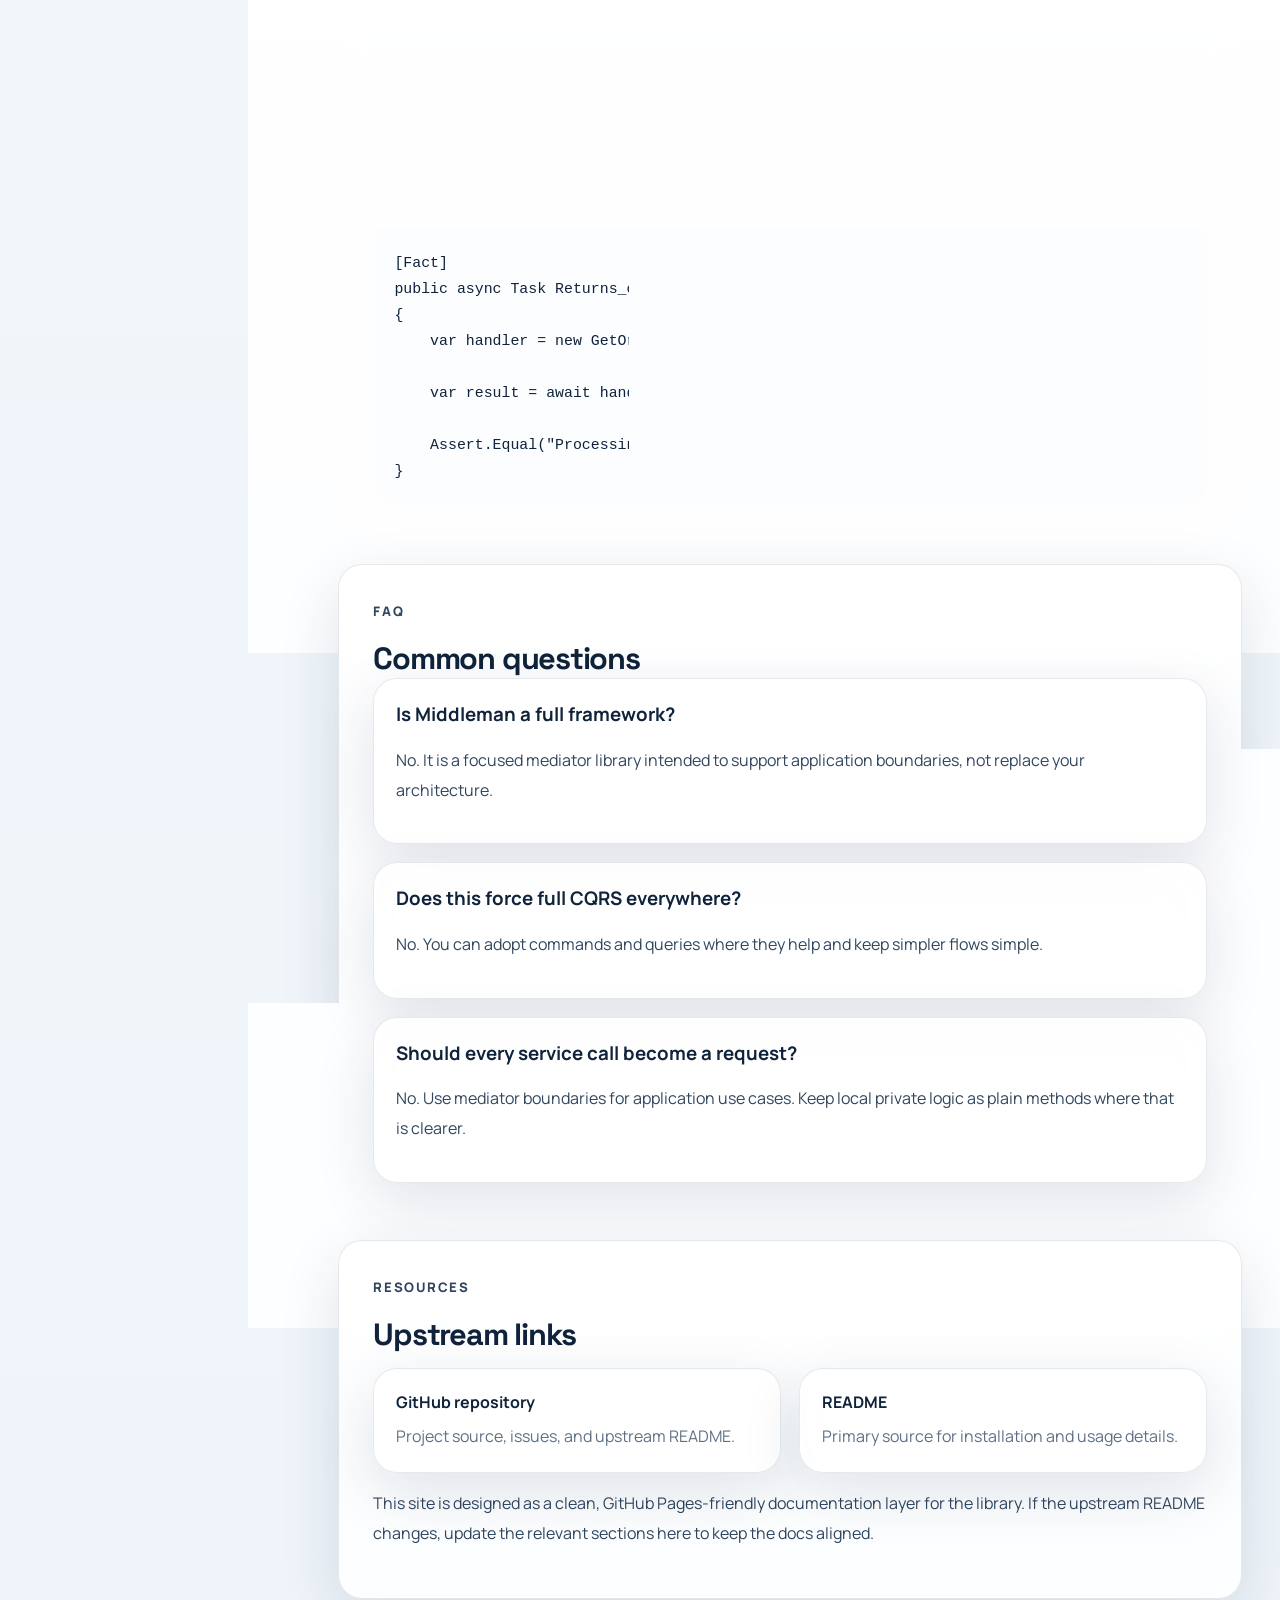
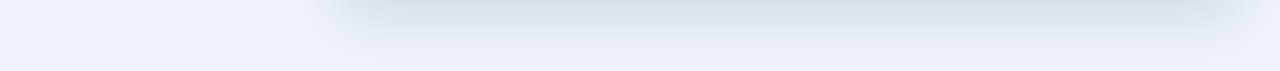
==== commit 17cea849: "docs: add official Middleman logo to the site header" ====
--- a/index.html
+++ b/index.html
@@ -28,7 +28,7 @@
     <div class="site-shell">
       <aside class="sidebar" id="sidebar">
         <a class="brand" href="#top" aria-label="Middleman home">
-          <span class="brand-mark">M</span>
+          <img class="brand-mark" src="logo.png" alt="Middleman Logo" width="32" height="32" />
           <span class="brand-copy">
             <strong>Middleman</strong>
             <span>.NET docs</span>
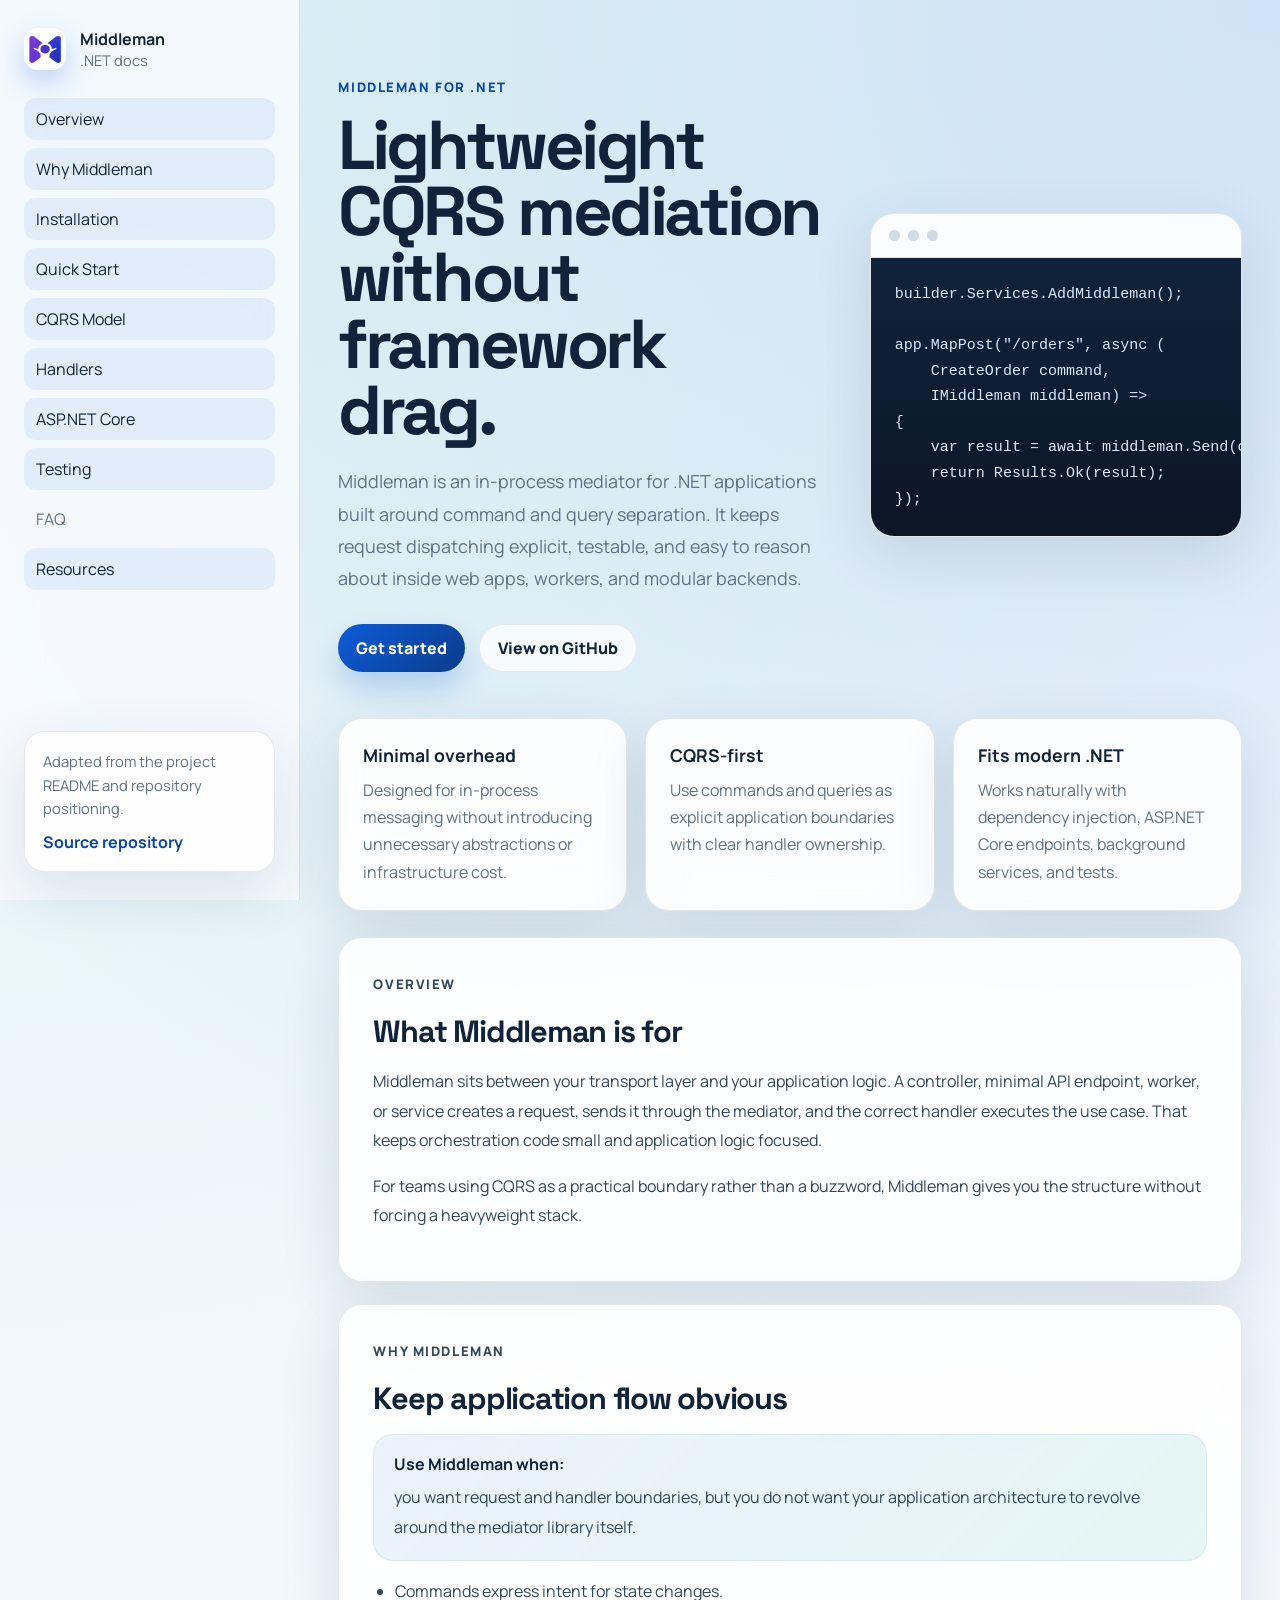
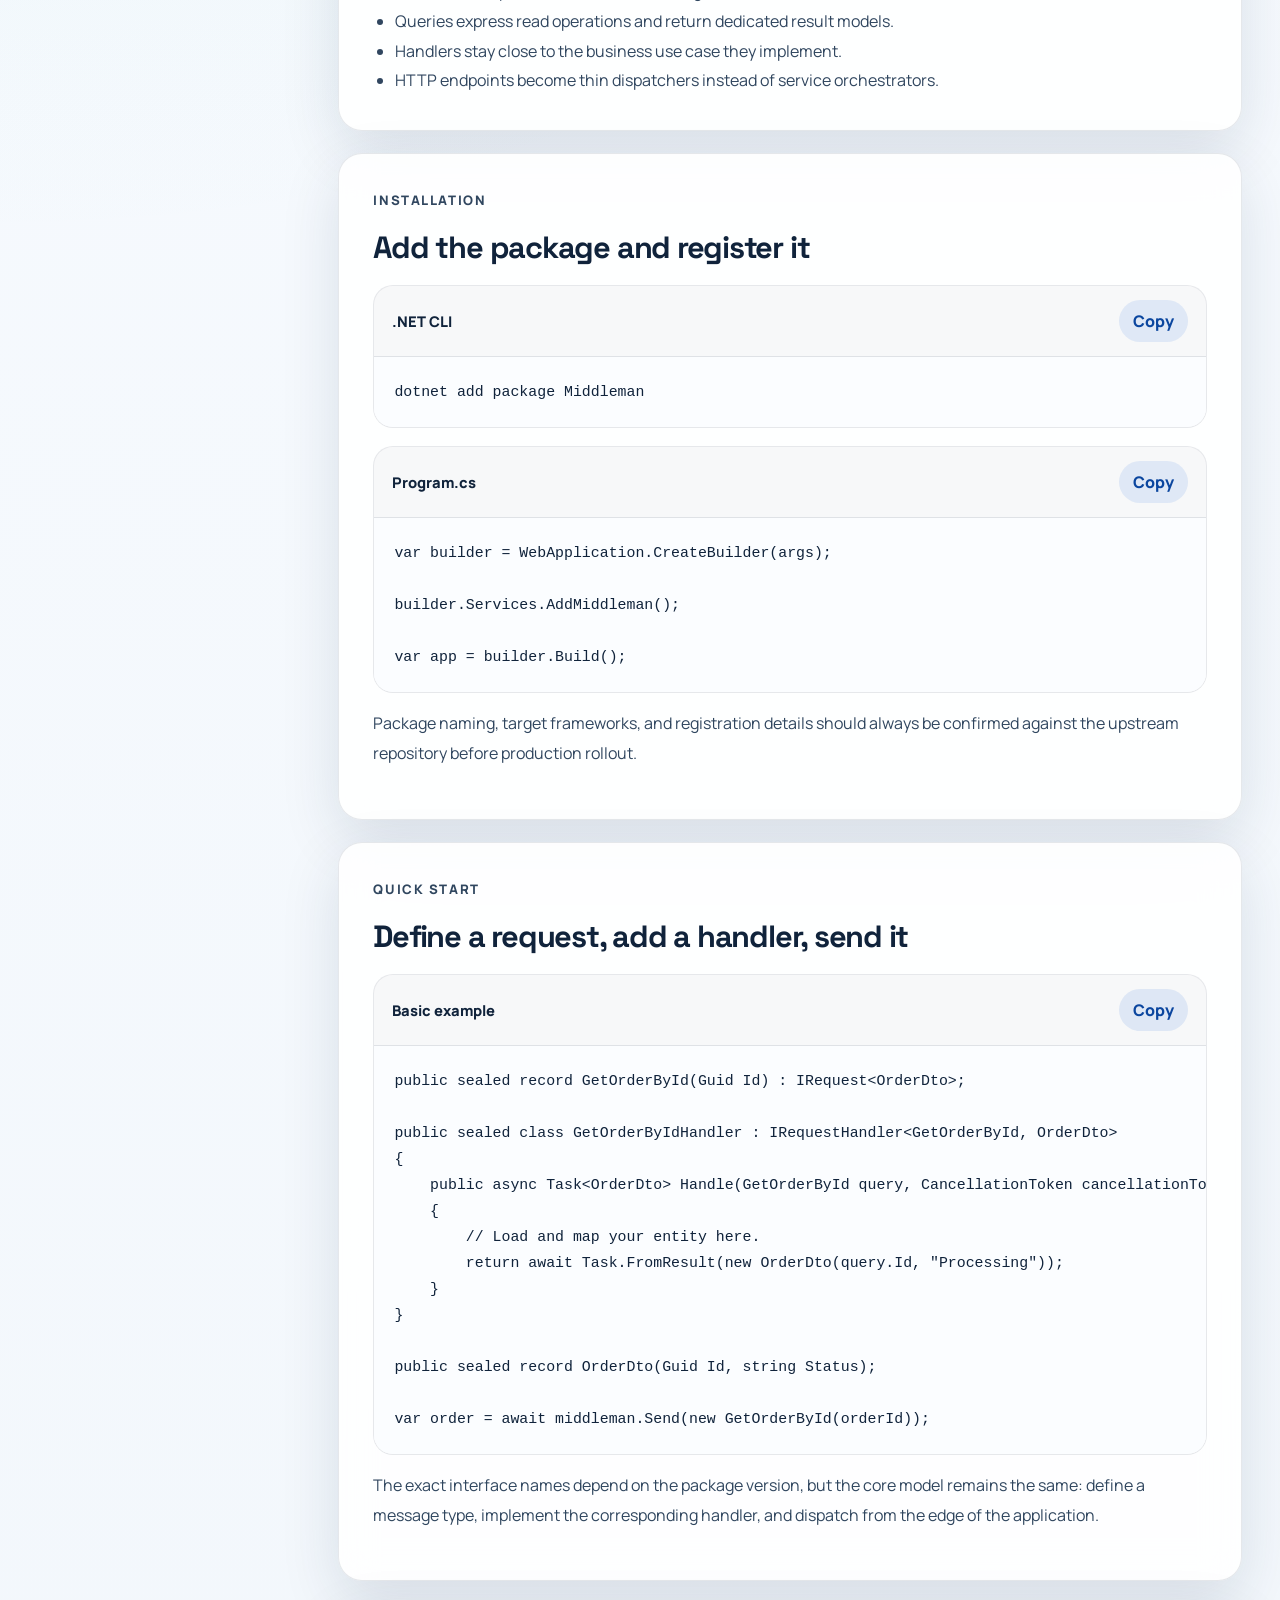
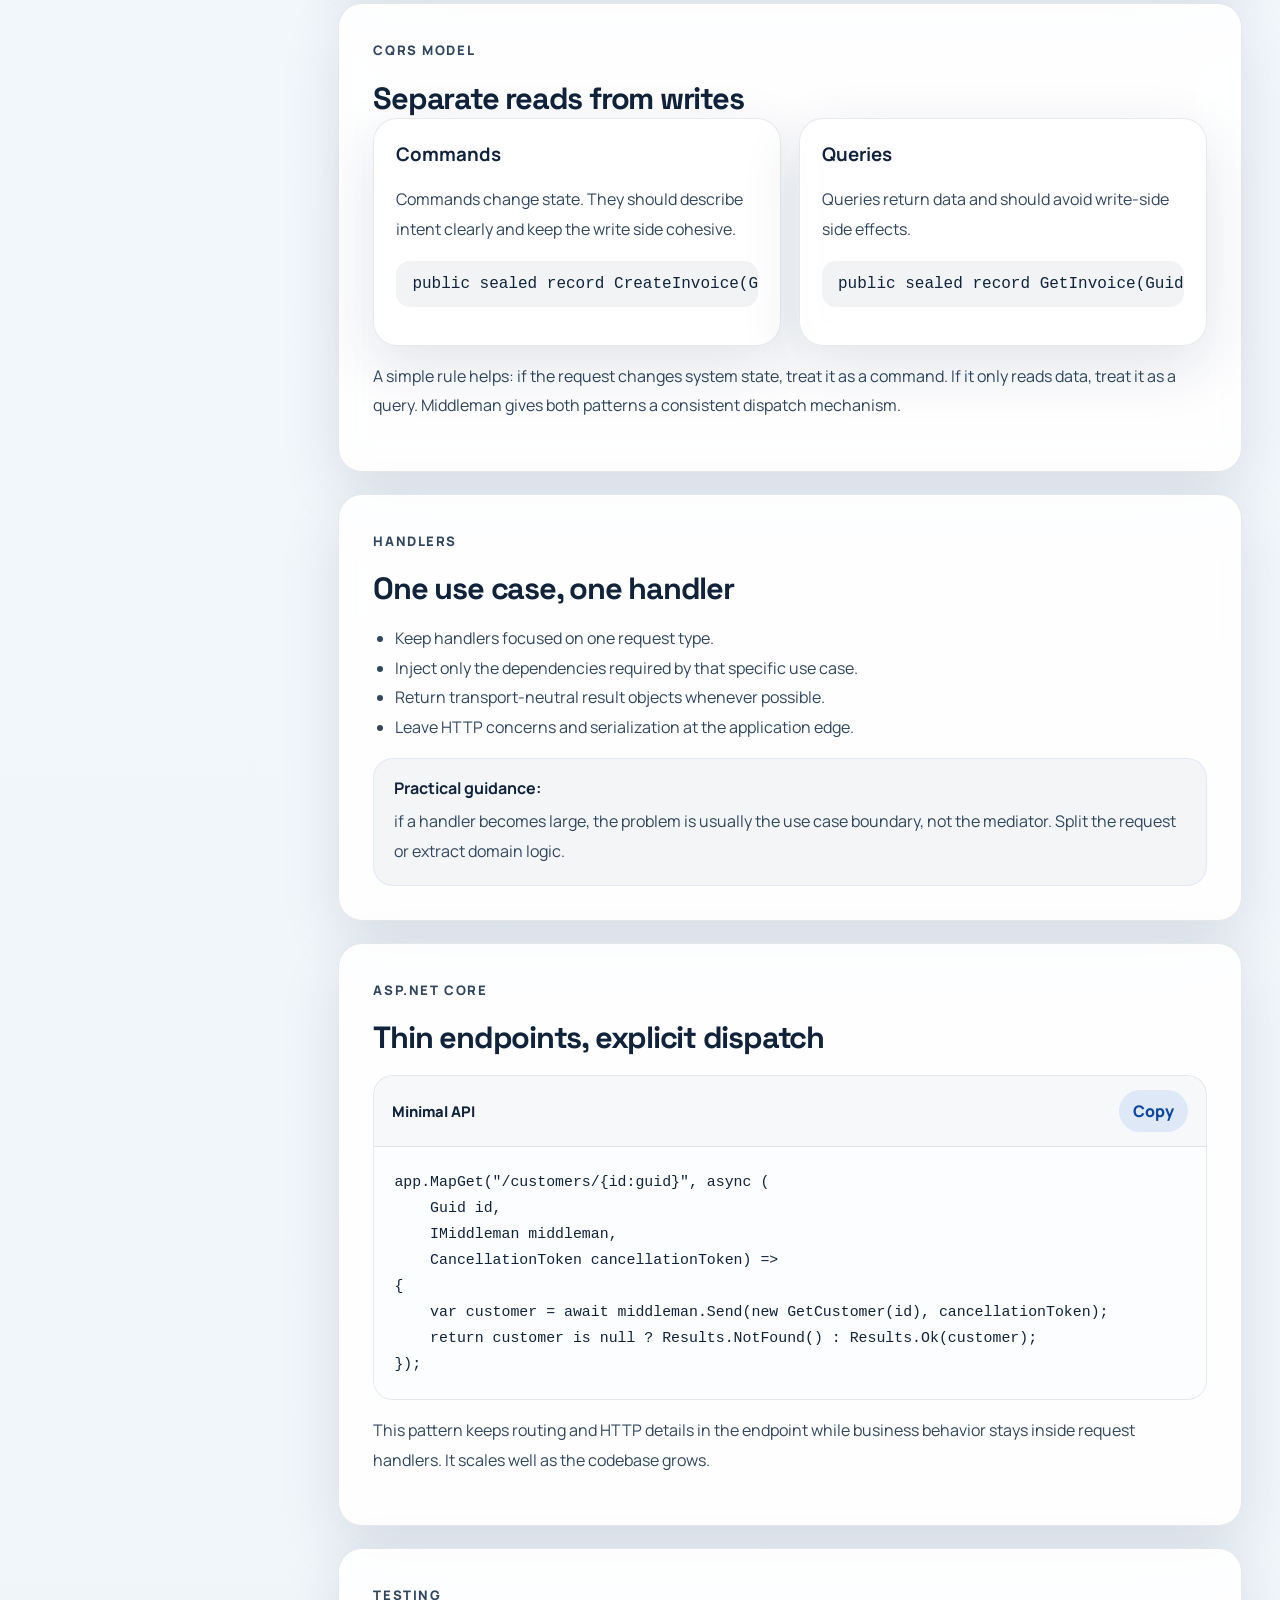
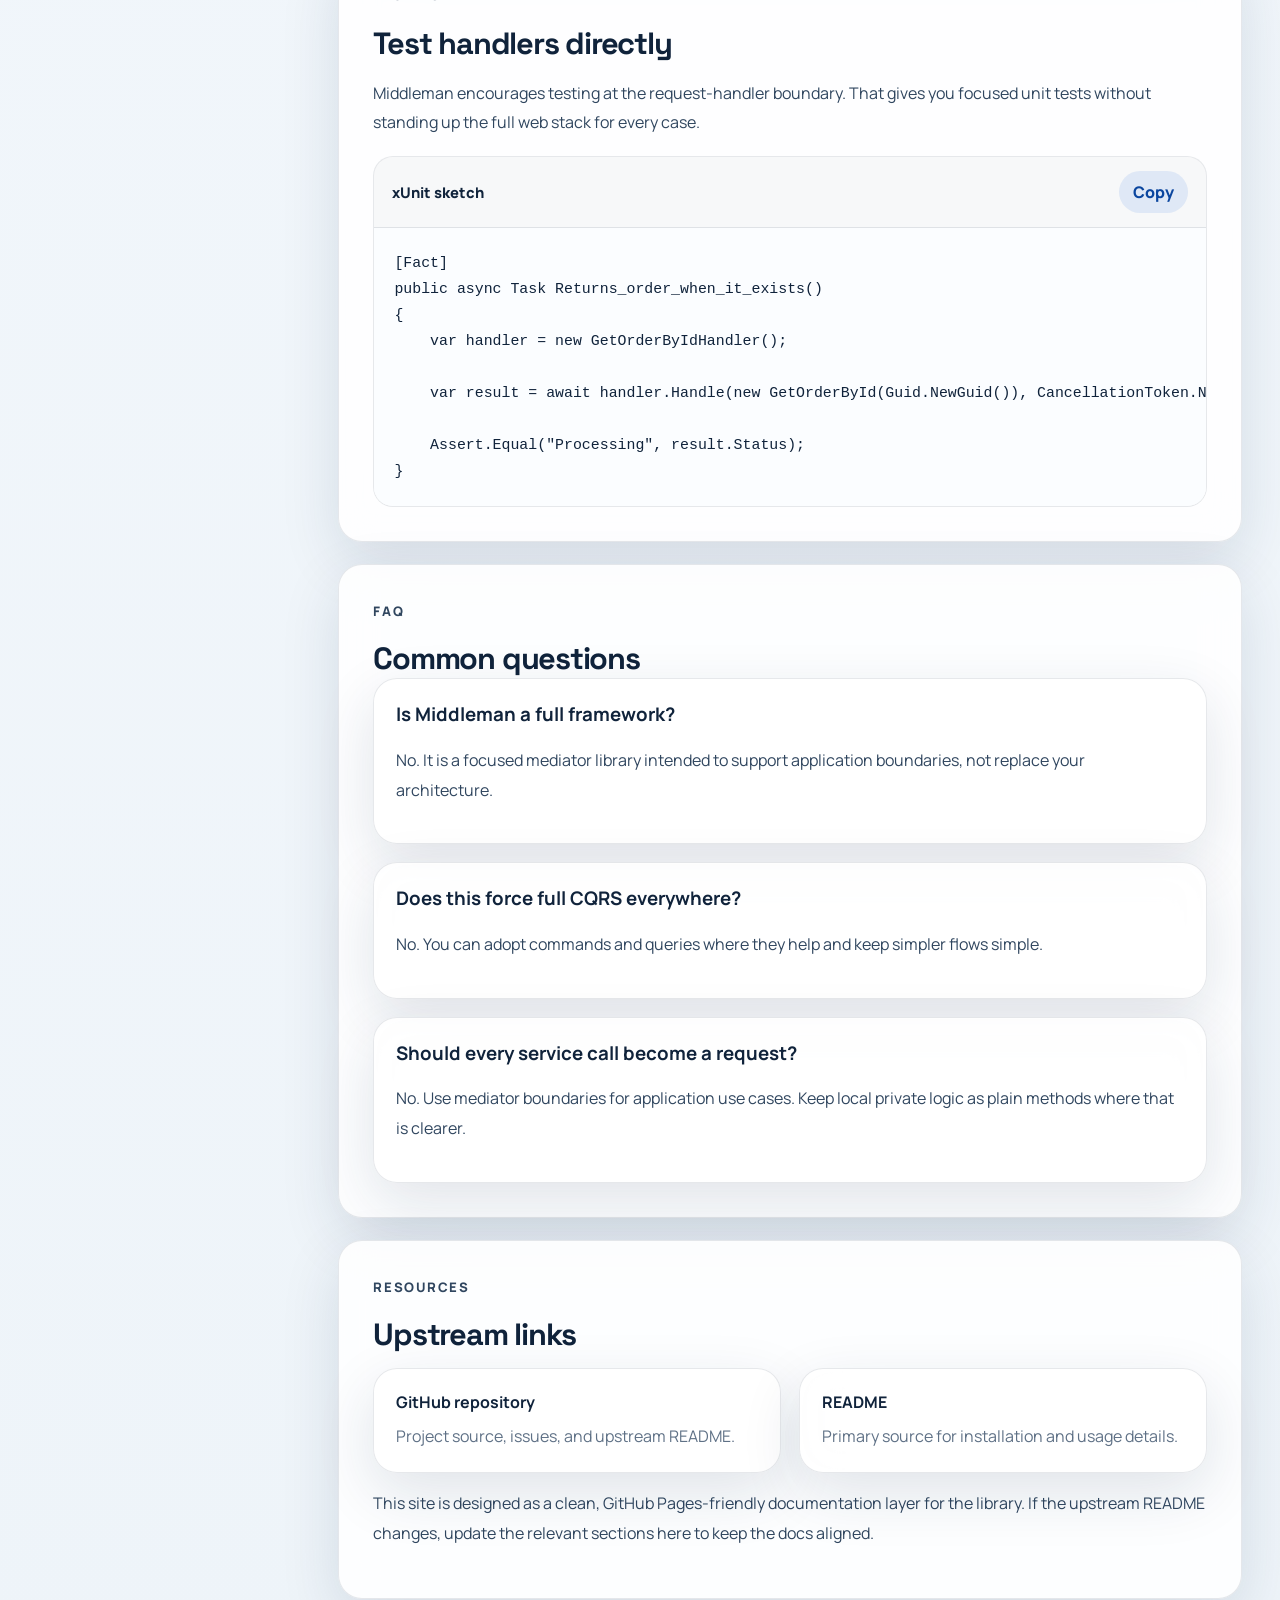
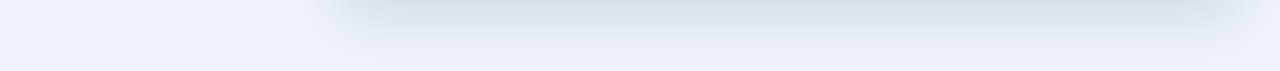
==== commit f1fb3000: "docs: add IRequest and IRequestHandler interfaces to the quickstart code example" ====
--- a/index.html
+++ b/index.html
@@ -181,9 +181,9 @@
               <span>Basic example</span>
               <button class="copy-button" data-copy-target="quickstart-snippet">Copy</button>
             </div>
-            <pre id="quickstart-snippet"><code>public sealed record GetOrderById(Guid Id);
-
-public sealed class GetOrderByIdHandler
+            <pre id="quickstart-snippet"><code>public sealed record GetOrderById(Guid Id) : IRequest&lt;OrderDto&gt;;
+
+public sealed class GetOrderByIdHandler : IRequestHandler&lt;GetOrderById, OrderDto&gt;
 {
     public async Task&lt;OrderDto&gt; Handle(GetOrderById query, CancellationToken cancellationToken)
     {
